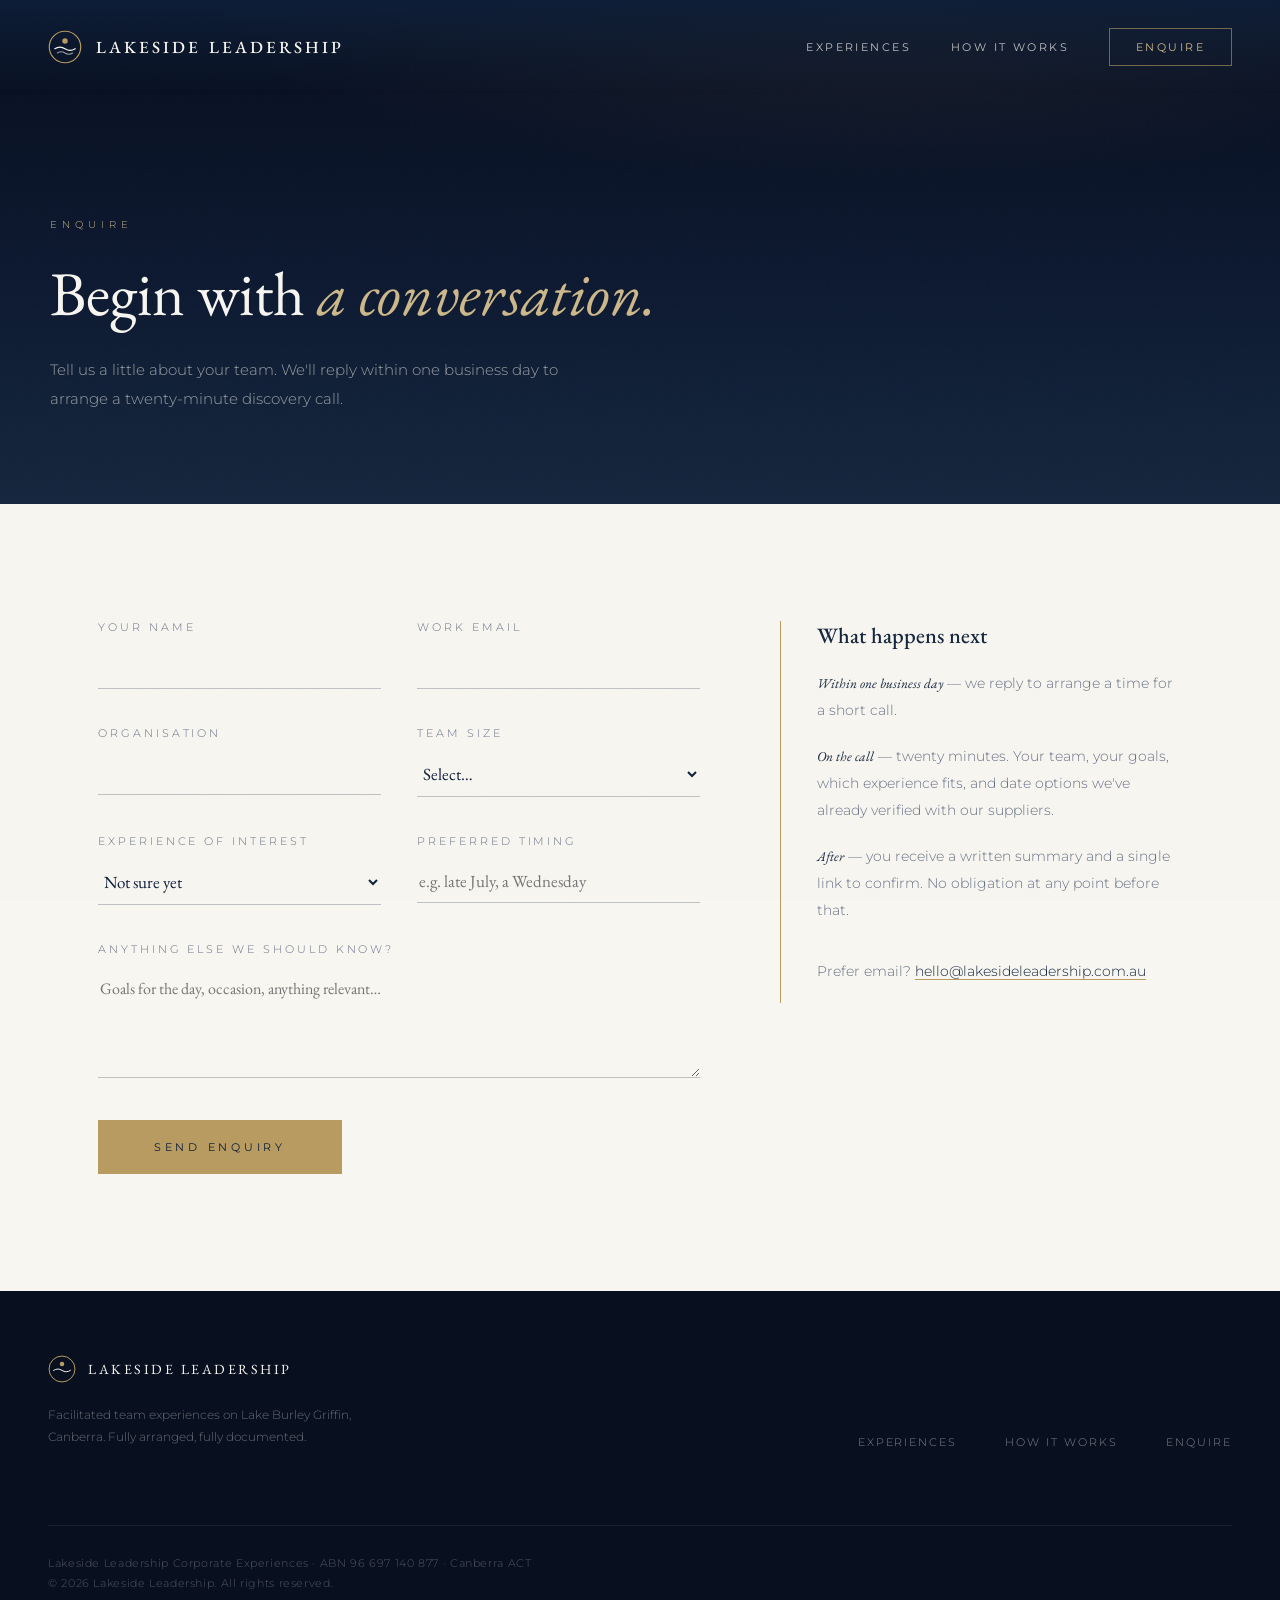
==== enquire.html @ 1fc304a6 "Multipage funnel: experiences, how-it-works, enquire (Netlify form), thanks; shared stylesheet" ====
<!DOCTYPE html>
<html lang="en-AU">
<head>
<meta charset="UTF-8">
<meta name="viewport" content="width=device-width, initial-scale=1.0">
<title>Enquire — Lakeside Leadership</title>
<meta name="description" content="Book a 20-minute discovery call for your team experience on Lake Burley Griffin.">
<link rel="preconnect" href="https://fonts.googleapis.com">
<link rel="preconnect" href="https://fonts.gstatic.com" crossorigin>
<link href="https://fonts.googleapis.com/css2?family=EB+Garamond:ital,wght@0,400;0,500;0,600;1,400;1,500&family=Montserrat:wght@300;400;500;600&display=swap" rel="stylesheet">
<link rel="stylesheet" href="styles.css">
<link rel="stylesheet" href="extra.css">
</head>
<body>
<div class="grain"></div>

<nav id="nav" class="visible scrolled">
  <a class="nav-mark" href="index.html">
    <svg viewBox="0 0 40 40" fill="none"><circle cx="20" cy="20" r="18.5" stroke="#B79B61" stroke-width="1.4"/><path d="M8 22c4-2.6 8-2.6 12 0s8 2.6 12 0" stroke="#F8F6F1" stroke-width="1.4" stroke-linecap="round"/><path d="M11 27c3-1.9 6-1.9 9 0s6 1.9 9 0" stroke="#F8F6F1" stroke-width="1.2" stroke-linecap="round" opacity=".6"/><circle cx="20" cy="13" r="3.2" fill="#B79B61"/></svg>
    <span>Lakeside Leadership</span>
  </a>
  <div class="nav-links">
    <a href="experiences.html">Experiences</a>
    <a href="how-it-works.html">How It Works</a>
    <a href="enquire.html" class="nav-enquire">Enquire</a>
  </div>
</nav>

<header class="page-hero">
  <div class="ph-inner">
    <p class="k">Enquire</p>
    <h1>Begin with <em>a conversation.</em></h1>
    <p class="sub">Tell us a little about your team. We'll reply within one business day
    to arrange a twenty-minute discovery call.</p>
  </div>
</header>

<section class="section-ivory">
  <div class="wrap">
    <div class="enq-grid">

      <form class="enq-form" name="enquiry" method="POST" action="thanks.html" data-netlify="true" netlify-honeypot="bot-field">
        <input type="hidden" name="form-name" value="enquiry">
        <p style="display:none"><label>Don't fill this out: <input name="bot-field"></label></p>

        <div class="row">
          <div class="field">
            <label for="name">Your name</label>
            <input type="text" id="name" name="name" required autocomplete="name">
          </div>
          <div class="field">
            <label for="email">Work email</label>
            <input type="email" id="email" name="email" required autocomplete="email">
          </div>
        </div>

        <div class="row">
          <div class="field">
            <label for="organisation">Organisation</label>
            <input type="text" id="organisation" name="organisation" autocomplete="organization">
          </div>
          <div class="field">
            <label for="team-size">Team size</label>
            <select id="team-size" name="team-size">
              <option value="">Select…</option>
              <option>Up to 8</option>
              <option>8–12</option>
              <option>12–15</option>
              <option>15+</option>
            </select>
          </div>
        </div>

        <div class="row">
          <div class="field">
            <label for="experience">Experience of interest</label>
            <select id="experience" name="experience">
              <option value="">Not sure yet</option>
              <option value="foundation">Foundation</option>
              <option value="elevate">Elevate</option>
              <option value="transform">Transform</option>
            </select>
          </div>
          <div class="field">
            <label for="timing">Preferred timing</label>
            <input type="text" id="timing" name="timing" placeholder="e.g. late July, a Wednesday">
          </div>
        </div>

        <div class="field">
          <label for="message">Anything else we should know?</label>
          <textarea id="message" name="message" placeholder="Goals for the day, occasion, anything relevant…"></textarea>
        </div>

        <button type="submit" class="enq-submit">Send enquiry</button>
      </form>

      <aside class="enq-aside">
        <h4>What happens next</h4>
        <p><span class="it">Within one business day</span> — we reply to arrange a time for a short call.</p>
        <p><span class="it">On the call</span> — twenty minutes. Your team, your goals, which experience fits, and date options we've already verified with our suppliers.</p>
        <p><span class="it">After</span> — you receive a written summary and a single link to confirm. No obligation at any point before that.</p>
        <p style="margin-top:2.5em">Prefer email? <a href="mailto:hello@lakesideleadership.com.au" style="color:var(--navy);border-bottom:1px solid var(--gold);text-decoration:none">hello@lakesideleadership.com.au</a></p>
      </aside>

    </div>
  </div>
</section>

<footer>
  <div class="f-left">
    <div class="mark">
      <svg viewBox="0 0 40 40" fill="none"><circle cx="20" cy="20" r="18.5" stroke="#B79B61" stroke-width="1.4"/><path d="M8 22c4-2.6 8-2.6 12 0s8 2.6 12 0" stroke="#F8F6F1" stroke-width="1.4" stroke-linecap="round"/><circle cx="20" cy="13" r="3.2" fill="#B79B61"/></svg>
      <span>Lakeside Leadership</span>
    </div>
    <p>Facilitated team experiences on Lake Burley Griffin, Canberra. Fully arranged, fully documented.</p>
  </div>
  <div class="f-right">
    <a href="experiences.html">Experiences</a>
    <a href="how-it-works.html">How It Works</a>
    <a href="enquire.html">Enquire</a>
  </div>
  <div class="f-legal">Lakeside Leadership Corporate Experiences · ABN 96 697 140 877 · Canberra ACT<br>© 2026 Lakeside Leadership. All rights reserved.</div>
</footer>

<script>
// pre-select experience from ?experience= query param
const p=new URLSearchParams(location.search).get('experience');
if(p){const s=document.getElementById('experience');if(s)s.value=p;}
</script>
</body>
</html>
---- styles.css ----
/* ============================================================
   LAKESIDE LEADERSHIP — immersive narrative homepage
   Palette: Deep Blue #0F1F3A · Navy #14263D · Gold #B79B61
            Ivory #F8F6F1 · Slate #667085 · Brown #4A2E1F
   Type: EB Garamond (display) · Montserrat (UI/body)
   ============================================================ */
:root{
  --ink:#0F1F3A;
  --navy:#14263D;
  --gold:#B79B61;
  --gold-soft:#cdb88a;
  --ivory:#F8F6F1;
  --slate:#667085;
  --brown:#4A2E1F;
  --serif:'EB Garamond', Georgia, serif;
  --sans:'Montserrat', -apple-system, sans-serif;
}
*{margin:0;padding:0;box-sizing:border-box}
html{scroll-behavior:smooth}
body{
  background:var(--ink);
  color:var(--ivory);
  font-family:var(--sans);
  font-weight:300;
  overflow-x:hidden;
  -webkit-font-smoothing:antialiased;
}
::selection{background:var(--gold);color:var(--ink)}

/* ---------- grain overlay (whole site) ---------- */
.grain{
  position:fixed;inset:0;pointer-events:none;z-index:90;opacity:.05;
  background-image:url("data:image/svg+xml,%3Csvg xmlns='http://www.w3.org/2000/svg' width='160' height='160'%3E%3Cfilter id='n'%3E%3CfeTurbulence type='fractalNoise' baseFrequency='0.9' numOctaves='2'/%3E%3C/filter%3E%3Crect width='160' height='160' filter='url(%23n)' opacity='0.6'/%3E%3C/svg%3E");
}

/* ---------- navigation: invisible until needed ---------- */
nav{
  position:fixed;top:0;left:0;right:0;z-index:100;
  display:flex;justify-content:space-between;align-items:center;
  padding:28px 48px;
  opacity:0;transform:translateY(-12px);
  transition:opacity .9s ease,transform .9s ease,background .5s ease;
}
nav.visible{opacity:1;transform:none}
nav.scrolled{background:linear-gradient(to bottom,rgba(15,31,58,.92),rgba(15,31,58,0));backdrop-filter:blur(2px)}
.nav-mark{display:flex;align-items:center;gap:14px;text-decoration:none}
.nav-mark svg{width:34px;height:34px}
.nav-mark span{
  font-family:var(--serif);font-size:17px;letter-spacing:.18em;
  text-transform:uppercase;color:var(--ivory);font-weight:500;
}
.nav-links{display:flex;align-items:center;gap:40px}
.nav-links a{
  color:rgba(248,246,241,.75);text-decoration:none;
  font-size:11px;letter-spacing:.22em;text-transform:uppercase;font-weight:400;
  transition:color .3s;
}
.nav-links a:hover{color:var(--gold-soft)}
.nav-enquire{
  border:1px solid rgba(183,155,97,.6)!important;color:var(--gold-soft)!important;
  padding:11px 26px;transition:all .3s!important;
}
.nav-enquire:hover{background:var(--gold);color:var(--ink)!important;border-color:var(--gold)!important}

/* ============================================================
   SCENE 1 — ARRIVAL. Darkness, water, one sentence.
   No logo dominance. No CTA. No explanation.
   ============================================================ */
.scene-arrival{
  position:relative;height:100vh;min-height:680px;
  display:flex;align-items:center;justify-content:center;
  overflow:hidden;
}
.arrival-sky{
  position:absolute;inset:0;
  background:
    radial-gradient(ellipse 120% 70% at 50% 110%, #2a3c5c 0%, transparent 60%),
    radial-gradient(ellipse 80% 50% at 50% 100%, rgba(183,155,97,.14) 0%, transparent 55%),
    linear-gradient(to bottom, #060d1c 0%, #0c1830 45%, #14263D 100%);
}
.arrival-water{
  position:absolute;left:0;right:0;bottom:0;height:34%;
  background:linear-gradient(to bottom, #101f38 0%, #0a1426 100%);
}
.arrival-water::before{ /* horizon light path on water */
  content:'';position:absolute;left:50%;top:0;transform:translateX(-50%);
  width:38%;height:100%;
  background:linear-gradient(to bottom, rgba(183,155,97,.16), rgba(183,155,97,.02) 70%, transparent);
  filter:blur(6px);
}
.ripple{
  position:absolute;height:1px;left:50%;transform:translateX(-50%);
  background:linear-gradient(to right, transparent, rgba(205,184,138,.35), transparent);
  animation:rippleDrift 9s ease-in-out infinite;
}
@keyframes rippleDrift{
  0%,100%{opacity:.15;width:24%}
  50%{opacity:.5;width:34%}
}
.arrival-hills{ /* Black Mountain + tower silhouette */
  position:absolute;left:0;right:0;bottom:33.5%;height:22vh;min-height:120px;
  opacity:.85;
}
.arrival-hills svg{width:100%;height:100%;display:block}
.arrival-text{
  position:relative;z-index:5;text-align:center;max-width:880px;padding:0 32px;
}
.arrival-kicker{
  font-size:11px;letter-spacing:.45em;text-transform:uppercase;
  color:var(--gold-soft);margin-bottom:36px;
  opacity:0;animation:fadeUp 2.2s ease .8s forwards;
}
.arrival-line{
  font-family:var(--serif);font-weight:400;
  font-size:clamp(34px,5.2vw,68px);line-height:1.18;
  color:var(--ivory);
}
.arrival-line .w{
  display:inline-block;opacity:0;transform:translateY(26px);
  animation:fadeUp 1.6s cubic-bezier(.22,.7,.3,1) forwards;
}
.arrival-sub{
  margin-top:42px;font-family:var(--serif);font-style:italic;
  font-size:clamp(16px,1.6vw,20px);color:rgba(248,246,241,.55);
  opacity:0;animation:fadeUp 2s ease 3.4s forwards;
}
@keyframes fadeUp{to{opacity:1;transform:none}}
.scroll-cue{
  position:absolute;bottom:38px;left:50%;transform:translateX(-50%);
  display:flex;flex-direction:column;align-items:center;gap:14px;z-index:5;
  opacity:0;animation:fadeUp 2s ease 4.2s forwards;
}
.scroll-cue span{font-size:9px;letter-spacing:.4em;text-transform:uppercase;color:rgba(248,246,241,.45)}
.scroll-cue .line{width:1px;height:54px;background:linear-gradient(to bottom,var(--gold),transparent);animation:cueDrop 2.4s ease-in-out infinite}
@keyframes cueDrop{0%{transform:scaleY(0);transform-origin:top}45%{transform:scaleY(1);transform-origin:top}55%{transform:scaleY(1);transform-origin:bottom}100%{transform:scaleY(0);transform-origin:bottom}}

/* ============================================================
   SCENE 2 — THE PLACE. The lake introduces itself.
   ============================================================ */
.scene-place{
  position:relative;padding:24vh 0 22vh;overflow:hidden;
  background:linear-gradient(to bottom,#14263D 0%,#1a2e49 55%,#21395a 100%);
}
.place-inner{max-width:1280px;margin:0 auto;padding:0 48px;position:relative}
.place-coord{
  font-size:10px;letter-spacing:.5em;text-transform:uppercase;
  color:var(--gold-soft);margin-bottom:30px;
}
.place-line{
  font-family:var(--serif);font-weight:400;
  font-size:clamp(30px,4.4vw,58px);line-height:1.22;max-width:14em;
}
.place-line em{font-style:italic;color:var(--gold-soft)}
.place-body{
  margin-top:44px;max-width:430px;font-size:15px;line-height:2;
  color:rgba(248,246,241,.66);margin-left:clamp(0px,22vw,420px);
}
.place-float{ /* drifting label, like an exhibition plaque */
  position:absolute;right:48px;top:-6vh;text-align:right;
  font-family:var(--serif);font-style:italic;font-size:15px;
  color:rgba(248,246,241,.4);line-height:1.9;
}

/* ============================================================
   SCENE 3 — THE REALITY. Editorial, ivory, asymmetric.
   ============================================================ */
.scene-reality{
  position:relative;background:var(--ivory);color:var(--ink);
  padding:20vh 0 18vh;overflow:hidden;
}
.reality-inner{max-width:1280px;margin:0 auto;padding:0 48px;position:relative}
.reality-num{
  position:absolute;top:-9vh;right:24px;
  font-family:var(--serif);font-size:clamp(140px,22vw,300px);
  color:rgba(20,38,61,.05);line-height:1;user-select:none;
}
.reality-kicker{font-size:10px;letter-spacing:.5em;text-transform:uppercase;color:var(--gold);margin-bottom:34px}
.reality-line{
  font-family:var(--serif);font-weight:500;
  font-size:clamp(32px,4.8vw,62px);line-height:1.16;max-width:11.5em;color:var(--navy);
}
.reality-line .strike{position:relative;white-space:nowrap}
.reality-cols{
  display:grid;grid-template-columns:1fr 1fr;gap:80px;
  margin-top:9vh;align-items:start;
}
.reality-cols .lead{
  font-family:var(--serif);font-size:clamp(19px,2vw,24px);
  line-height:1.7;color:var(--navy);font-style:italic;
  border-left:1px solid var(--gold);padding-left:32px;
}
.reality-cols .copy{font-size:15px;line-height:2.1;color:var(--slate);max-width:46ch}
.reality-cols .copy p+p{margin-top:1.6em}

/* ============================================================
   SCENE 4 — THE EXPERIENCE. A day in three movements.
   Large imagery, editorial captions, overlapping layout.
   ============================================================ */
.scene-day{
  position:relative;background:linear-gradient(to bottom,var(--ivory) 0%,#ece8df 100%);
  color:var(--ink);padding:6vh 0 22vh;overflow:hidden;
}
.day-head{max-width:1280px;margin:0 auto 10vh;padding:0 48px}
.day-head .k{font-size:10px;letter-spacing:.5em;text-transform:uppercase;color:var(--gold);margin-bottom:30px}
.day-head h2{
  font-family:var(--serif);font-weight:500;
  font-size:clamp(30px,4.2vw,56px);line-height:1.2;color:var(--navy);max-width:13em;
}
.movement{
  max-width:1280px;margin:0 auto;padding:0 48px;
  display:grid;grid-template-columns:repeat(12,1fr);gap:0 24px;
  align-items:center;margin-bottom:16vh;position:relative;
}
.movement:last-child{margin-bottom:0}
.m-photo{
  position:relative;height:clamp(380px,58vh,640px);overflow:hidden;
  box-shadow:0 40px 80px -30px rgba(15,31,58,.35);
}
.m-photo .ph{position:absolute;inset:0;transition:transform 1.4s ease}
.movement:hover .ph{transform:scale(1.04)}
.m-photo .veil{position:absolute;inset:0;background:linear-gradient(to top,rgba(15,31,58,.35),transparent 45%)}
.m-text{position:relative;z-index:3}
.m-time{
  font-family:var(--serif);font-style:italic;font-size:15px;color:var(--gold);
  margin-bottom:22px;display:flex;align-items:center;gap:16px;
}
.m-time::before{content:'';width:44px;height:1px;background:var(--gold)}
.m-text h3{
  font-family:var(--serif);font-weight:500;
  font-size:clamp(26px,3vw,40px);line-height:1.25;color:var(--navy);margin-bottom:24px;
}
.m-text p{font-size:14.5px;line-height:2;color:var(--slate);max-width:40ch}
/* movement layouts — deliberately asymmetric, overlapping */
.movement.m1 .m-photo{grid-column:1/8;grid-row:1}
.movement.m1 .m-text{grid-column:8/13;grid-row:1;margin-left:-60px;background:var(--ivory);padding:52px 48px;box-shadow:0 30px 60px -30px rgba(15,31,58,.25)}
.movement.m2 .m-photo{grid-column:6/13;grid-row:1}
.movement.m2 .m-text{grid-column:1/6;grid-row:1;margin-right:-60px;z-index:3;background:var(--navy);color:var(--ivory);padding:52px 48px;box-shadow:0 30px 60px -30px rgba(15,31,58,.45)}
.movement.m2 .m-text h3{color:var(--ivory)}
.movement.m2 .m-text p{color:rgba(248,246,241,.7)}
.movement.m3 .m-photo{grid-column:1/8;grid-row:1}
.movement.m3 .m-text{grid-column:8/13;grid-row:1;margin-left:-60px;background:var(--ivory);padding:52px 48px;box-shadow:0 30px 60px -30px rgba(15,31,58,.25)}
/* photo placeholder treatments — replace with real photography */
.ph-water{background:
  radial-gradient(ellipse 90% 60% at 50% 20%, rgba(205,184,138,.5) 0%, transparent 55%),
  linear-gradient(to bottom,#7a8db0 0%,#3a517a 35%,#1d3354 70%,#14263D 100%)}
.ph-table{background:
  radial-gradient(ellipse 70% 80% at 30% 30%, rgba(205,184,138,.55) 0%, transparent 60%),
  linear-gradient(135deg,#4A2E1F 0%,#2c1d14 60%,#1a120c 100%)}
.ph-session{background:
  radial-gradient(ellipse 80% 70% at 70% 25%, rgba(183,155,97,.35) 0%, transparent 55%),
  linear-gradient(to bottom,#22395a 0%,#14263D 60%,#0F1F3A 100%)}

/* ============================================================
   SCENE 5 — THE SESSION. Dark room. Honest about substance.
   ============================================================ */
.scene-session{
  position:relative;background:var(--ink);padding:22vh 0;overflow:hidden;
}
.scene-session::before{
  content:'';position:absolute;inset:0;
  background:radial-gradient(ellipse 70% 60% at 80% 10%, rgba(183,155,97,.08), transparent 60%);
}
.session-inner{max-width:1080px;margin:0 auto;padding:0 48px;position:relative}
.session-k{font-size:10px;letter-spacing:.5em;text-transform:uppercase;color:var(--gold-soft);margin-bottom:34px}
.session-line{
  font-family:var(--serif);font-weight:400;
  font-size:clamp(28px,4vw,52px);line-height:1.28;max-width:17em;
}
.session-line em{font-style:italic;color:var(--gold-soft)}
.session-grid{
  display:grid;grid-template-columns:repeat(3,1fr);gap:1px;
  background:rgba(183,155,97,.18);margin-top:10vh;
}
.session-cell{background:var(--ink);padding:44px 36px 48px}
.session-cell .n{font-family:var(--serif);font-style:italic;font-size:14px;color:var(--gold);margin-bottom:20px;display:block}
.session-cell h4{font-family:var(--serif);font-weight:500;font-size:21px;line-height:1.4;margin-bottom:16px;color:var(--ivory)}
.session-cell p{font-size:13.5px;line-height:1.95;color:rgba(248,246,241,.6)}
.session-doc{
  margin-top:10vh;display:flex;gap:56px;align-items:flex-start;
  border-top:1px solid rgba(183,155,97,.2);padding-top:7vh;
}
.session-doc .l{flex:0 0 38%}
.session-doc .l h4{font-family:var(--serif);font-weight:500;font-size:clamp(22px,2.4vw,30px);line-height:1.35;color:var(--ivory)}
.session-doc .r{font-size:14px;line-height:2.05;color:rgba(248,246,241,.62);max-width:52ch}
.session-doc .r p+p{margin-top:1.4em}
.doc-list{list-style:none;margin-top:1.6em}
.doc-list li{
  display:flex;gap:18px;padding:13px 0;align-items:baseline;
  border-bottom:1px solid rgba(248,246,241,.08);font-size:13.5px;color:rgba(248,246,241,.75);
}
.doc-list li span{font-family:var(--serif);font-style:italic;color:var(--gold);font-size:13px;min-width:24px}

/* ============================================================
   SCENE 6 — THE EXPERIENCES. Editorial index, not cards.
   ============================================================ */
.scene-tiers{background:var(--ivory);color:var(--ink);padding:20vh 0;position:relative}
.tiers-inner{max-width:1180px;margin:0 auto;padding:0 48px}
.tiers-k{font-size:10px;letter-spacing:.5em;text-transform:uppercase;color:var(--gold);margin-bottom:34px}
.tiers-h{
  font-family:var(--serif);font-weight:500;
  font-size:clamp(30px,4.2vw,56px);line-height:1.2;color:var(--navy);max-width:12em;margin-bottom:11vh;
}
.tier{
  display:grid;grid-template-columns:90px 1fr 1.1fr auto;gap:40px;
  align-items:baseline;padding:54px 0;border-top:1px solid rgba(20,38,61,.14);
  transition:background .4s ease;position:relative;
}
.tier:last-of-type{border-bottom:1px solid rgba(20,38,61,.14)}
.tier:hover{background:rgba(183,155,97,.05)}
.tier .idx{font-family:var(--serif);font-style:italic;font-size:18px;color:var(--gold)}
.tier .name{font-family:var(--serif);font-weight:500;font-size:clamp(24px,2.6vw,34px);color:var(--navy)}
.tier .name small{
  display:block;font-family:var(--sans);font-weight:400;font-size:10.5px;
  letter-spacing:.3em;text-transform:uppercase;color:var(--slate);margin-top:12px;
}
.tier .desc{font-size:14px;line-height:1.95;color:var(--slate);max-width:44ch}
.tier .price{text-align:right;white-space:nowrap}
.tier .price .from{font-size:10px;letter-spacing:.3em;text-transform:uppercase;color:var(--slate);display:block;margin-bottom:8px}
.tier .price .amt{font-family:var(--serif);font-size:clamp(24px,2.4vw,32px);color:var(--navy)}
.tier .price .gst{font-size:11px;color:var(--slate);margin-left:6px}
.tier .badge{
  position:absolute;top:-1px;left:130px;
  font-size:9px;letter-spacing:.34em;text-transform:uppercase;
  background:var(--navy);color:var(--gold-soft);padding:7px 16px;
}
.tiers-note{
  margin-top:8vh;font-family:var(--serif);font-style:italic;
  font-size:16px;color:var(--slate);max-width:52ch;line-height:1.9;
}

/* ============================================================
   SCENE 7 — DEPARTURE. Back to the water. One door out.
   ============================================================ */
.scene-close{
  position:relative;min-height:92vh;display:flex;align-items:center;justify-content:center;
  overflow:hidden;text-align:center;
  background:
    radial-gradient(ellipse 100% 60% at 50% 115%, rgba(183,155,97,.16), transparent 60%),
    linear-gradient(to bottom,#0c1830 0%,#0F1F3A 50%,#091224 100%);
}
.close-inner{position:relative;z-index:4;padding:18vh 32px;max-width:840px}
.close-k{font-size:10px;letter-spacing:.5em;text-transform:uppercase;color:var(--gold-soft);margin-bottom:38px}
.close-line{
  font-family:var(--serif);font-weight:400;
  font-size:clamp(30px,4.6vw,58px);line-height:1.24;color:var(--ivory);
}
.close-line em{font-style:italic;color:var(--gold-soft)}
.close-sub{margin-top:34px;font-size:14px;line-height:2;color:rgba(248,246,241,.55);max-width:46ch;margin-left:auto;margin-right:auto}
.close-cta{
  display:inline-block;margin-top:60px;text-decoration:none;
  font-size:11px;letter-spacing:.34em;text-transform:uppercase;color:var(--ink);
  background:var(--gold);padding:20px 56px;transition:all .35s ease;
}
.close-cta:hover{background:var(--gold-soft);letter-spacing:.42em}
.close-alt{display:block;margin-top:28px;font-family:var(--serif);font-style:italic;font-size:14px;color:rgba(248,246,241,.45)}
.close-alt a{color:var(--gold-soft);text-decoration:none;border-bottom:1px solid rgba(183,155,97,.4)}

/* ---------- footer ---------- */
footer{
  background:#081020;padding:64px 48px 48px;
  display:flex;justify-content:space-between;align-items:flex-end;gap:40px;flex-wrap:wrap;
}
.f-left .mark{display:flex;align-items:center;gap:12px;margin-bottom:22px}
.f-left .mark svg{width:28px;height:28px}
.f-left .mark span{font-family:var(--serif);font-size:14px;letter-spacing:.18em;text-transform:uppercase;color:var(--ivory)}
.f-left p{font-size:11.5px;line-height:1.9;color:rgba(248,246,241,.4);max-width:40ch}
.f-right{display:flex;gap:48px;font-size:11px;letter-spacing:.18em;text-transform:uppercase}
.f-right a{color:rgba(248,246,241,.5);text-decoration:none;transition:color .3s}
.f-right a:hover{color:var(--gold-soft)}
.f-legal{width:100%;margin-top:36px;padding-top:28px;border-top:1px solid rgba(248,246,241,.07);
  font-size:10.5px;color:rgba(248,246,241,.3);letter-spacing:.06em;line-height:1.9}

/* ---------- reveal-on-scroll ---------- */
.reveal{opacity:0;transform:translateY(48px);transition:opacity 1.3s cubic-bezier(.2,.65,.3,1),transform 1.3s cubic-bezier(.2,.65,.3,1)}
.reveal.in{opacity:1;transform:none}
.reveal.d1{transition-delay:.15s}.reveal.d2{transition-delay:.3s}.reveal.d3{transition-delay:.45s}

/* ---------- parallax layers ---------- */
[data-plx]{will-change:transform}

/* ---------- responsive ---------- */
@media(max-width:980px){
  nav{padding:20px 24px}
  .nav-links a:not(.nav-enquire){display:none}
  .place-inner,.reality-inner,.day-head,.session-inner,.tiers-inner{padding:0 26px}
  .place-body{margin-left:0}
  .place-float{display:none}
  .reality-cols{grid-template-columns:1fr;gap:48px}
  .movement{display:block;padding:0 26px;margin-bottom:12vh}
  .m-photo{height:54vw;min-height:300px}
  .movement .m-text{margin:-40px 20px 0!important;position:relative}
  .session-grid{grid-template-columns:1fr}
  .session-doc{flex-direction:column;gap:32px}
  .tier{grid-template-columns:1fr;gap:20px;padding:44px 0}
  .tier .price{text-align:left}
  .tier .badge{left:0}
  footer{padding:48px 26px 40px}
}
---- extra.css ----
/* ============ subpage additions ============ */
.page-hero{
  position:relative;min-height:56vh;display:flex;align-items:flex-end;
  padding:170px 48px 90px;overflow:hidden;
  background:
    radial-gradient(ellipse 90% 60% at 70% 0%, rgba(183,155,97,.1), transparent 60%),
    linear-gradient(to bottom,#060d1c 0%,#0c1830 55%,#14263D 100%);
}
.page-hero .ph-inner{max-width:1180px;margin:0 auto;width:100%}
.page-hero .k{font-size:10px;letter-spacing:.5em;text-transform:uppercase;color:var(--gold-soft);margin-bottom:26px}
.page-hero h1{font-family:var(--serif);font-weight:400;font-size:clamp(34px,5vw,62px);line-height:1.18;color:var(--ivory);max-width:15em}
.page-hero h1 em{font-style:italic;color:var(--gold-soft)}
.page-hero .sub{margin-top:26px;font-size:14.5px;line-height:2;color:rgba(248,246,241,.6);max-width:52ch}
.wrap{max-width:1180px;margin:0 auto;padding:0 48px}
.section-ivory{background:var(--ivory);color:var(--ink);padding:13vh 0}
.section-ink{background:var(--ink);color:var(--ivory);padding:13vh 0}
.sec-k{font-size:10px;letter-spacing:.5em;text-transform:uppercase;color:var(--gold);margin-bottom:30px}
.sec-h{font-family:var(--serif);font-weight:500;font-size:clamp(26px,3.6vw,46px);line-height:1.22;color:var(--navy);max-width:14em}
.section-ink .sec-h{color:var(--ivory);font-weight:400}

/* tier detail blocks */
.tier-detail{display:grid;grid-template-columns:1fr 1.2fr;gap:72px;align-items:start;padding:80px 0;border-top:1px solid rgba(20,38,61,.12)}
.tier-detail:first-of-type{border-top:none;padding-top:0}
.tier-detail .t-head .idx{font-family:var(--serif);font-style:italic;font-size:16px;color:var(--gold);display:block;margin-bottom:18px}
.tier-detail h3{font-family:var(--serif);font-weight:500;font-size:clamp(28px,3.2vw,42px);color:var(--navy);margin-bottom:14px}
.tier-detail .t-tag{font-size:10.5px;letter-spacing:.3em;text-transform:uppercase;color:var(--slate);margin-bottom:30px}
.tier-detail .t-price{font-family:var(--serif);font-size:28px;color:var(--navy)}
.tier-detail .t-price small{font-family:var(--sans);font-size:11px;color:var(--slate);margin-left:8px}
.tier-detail .t-for{margin-top:28px;font-family:var(--serif);font-style:italic;font-size:16px;line-height:1.8;color:var(--slate);max-width:34ch}
.inc-list{list-style:none}
.inc-list li{display:flex;gap:20px;padding:17px 0;border-bottom:1px solid rgba(20,38,61,.1);font-size:14px;line-height:1.8;color:var(--ink);align-items:baseline}
.inc-list li span{font-family:var(--serif);font-style:italic;color:var(--gold);font-size:13px;min-width:26px}
.t-cta{display:inline-block;margin-top:36px;text-decoration:none;font-size:10.5px;letter-spacing:.3em;text-transform:uppercase;color:var(--navy);border:1px solid var(--gold);padding:15px 36px;transition:all .3s}
.t-cta:hover{background:var(--gold);color:var(--ink)}

/* steps */
.step{display:grid;grid-template-columns:140px 1fr;gap:56px;padding:64px 0;border-top:1px solid rgba(248,246,241,.1);align-items:start}
.step:first-of-type{border-top:none}
.step .s-num{font-family:var(--serif);font-style:italic;font-size:clamp(40px,5vw,64px);color:var(--gold);line-height:1}
.step h3{font-family:var(--serif);font-weight:500;font-size:clamp(22px,2.6vw,32px);color:var(--ivory);margin-bottom:18px}
.step p{font-size:14px;line-height:2;color:rgba(248,246,241,.62);max-width:58ch}
.step .s-note{margin-top:16px;font-family:var(--serif);font-style:italic;font-size:14px;color:var(--gold-soft)}

/* practical notes */
.notes-grid{display:grid;grid-template-columns:repeat(3,1fr);gap:1px;background:rgba(20,38,61,.12);margin-top:8vh}
.notes-grid .cell{background:var(--ivory);padding:40px 34px}
.notes-grid h4{font-family:var(--serif);font-weight:500;font-size:19px;color:var(--navy);margin-bottom:14px}
.notes-grid p{font-size:13.5px;line-height:1.95;color:var(--slate)}

/* form */
.enq-grid{display:grid;grid-template-columns:1.2fr .8fr;gap:80px;align-items:start}
.enq-form .row{display:grid;grid-template-columns:1fr 1fr;gap:36px}
.field{margin-bottom:38px}
.field label{display:block;font-size:10.5px;letter-spacing:.28em;text-transform:uppercase;color:var(--slate);margin-bottom:12px}
.field input,.field select,.field textarea{
  width:100%;background:transparent;border:none;border-bottom:1px solid rgba(20,38,61,.25);
  padding:10px 2px;font-family:var(--serif);font-size:17px;color:var(--ink);outline:none;
  border-radius:0;transition:border-color .3s;
}
.field input:focus,.field select:focus,.field textarea:focus{border-bottom-color:var(--gold)}
.field textarea{resize:vertical;min-height:110px;font-size:16px}
.enq-submit{
  display:inline-block;border:none;cursor:pointer;font-family:var(--sans);
  font-size:11px;letter-spacing:.34em;text-transform:uppercase;color:var(--ink);
  background:var(--gold);padding:20px 56px;transition:all .35s;
}
.enq-submit:hover{background:var(--gold-soft)}
.enq-aside{border-left:1px solid var(--gold);padding-left:36px}
.enq-aside h4{font-family:var(--serif);font-weight:500;font-size:22px;color:var(--navy);margin-bottom:20px}
.enq-aside p{font-size:13.5px;line-height:2;color:var(--slate);margin-bottom:1.4em}
.enq-aside .it{font-family:var(--serif);font-style:italic;color:var(--navy)}

/* funnel band CTA */
.funnel-band{background:var(--ink);text-align:center;padding:14vh 32px}
.funnel-band .fb-line{font-family:var(--serif);font-weight:400;font-size:clamp(26px,3.6vw,44px);line-height:1.3;color:var(--ivory)}
.funnel-band .fb-line em{font-style:italic;color:var(--gold-soft)}
.funnel-band a{display:inline-block;margin-top:44px;text-decoration:none;font-size:11px;letter-spacing:.34em;text-transform:uppercase;color:var(--ink);background:var(--gold);padding:20px 56px;transition:all .35s}
.funnel-band a:hover{background:var(--gold-soft)}

@media(max-width:980px){
  .page-hero{padding:140px 26px 60px}
  .wrap{padding:0 26px}
  .tier-detail{grid-template-columns:1fr;gap:40px;padding:56px 0}
  .step{grid-template-columns:1fr;gap:18px;padding:44px 0}
  .notes-grid{grid-template-columns:1fr}
  .enq-grid{grid-template-columns:1fr;gap:56px}
  .enq-form .row{grid-template-columns:1fr;gap:0}
  .enq-aside{border-left:none;padding-left:0;border-top:1px solid var(--gold);padding-top:32px}
}
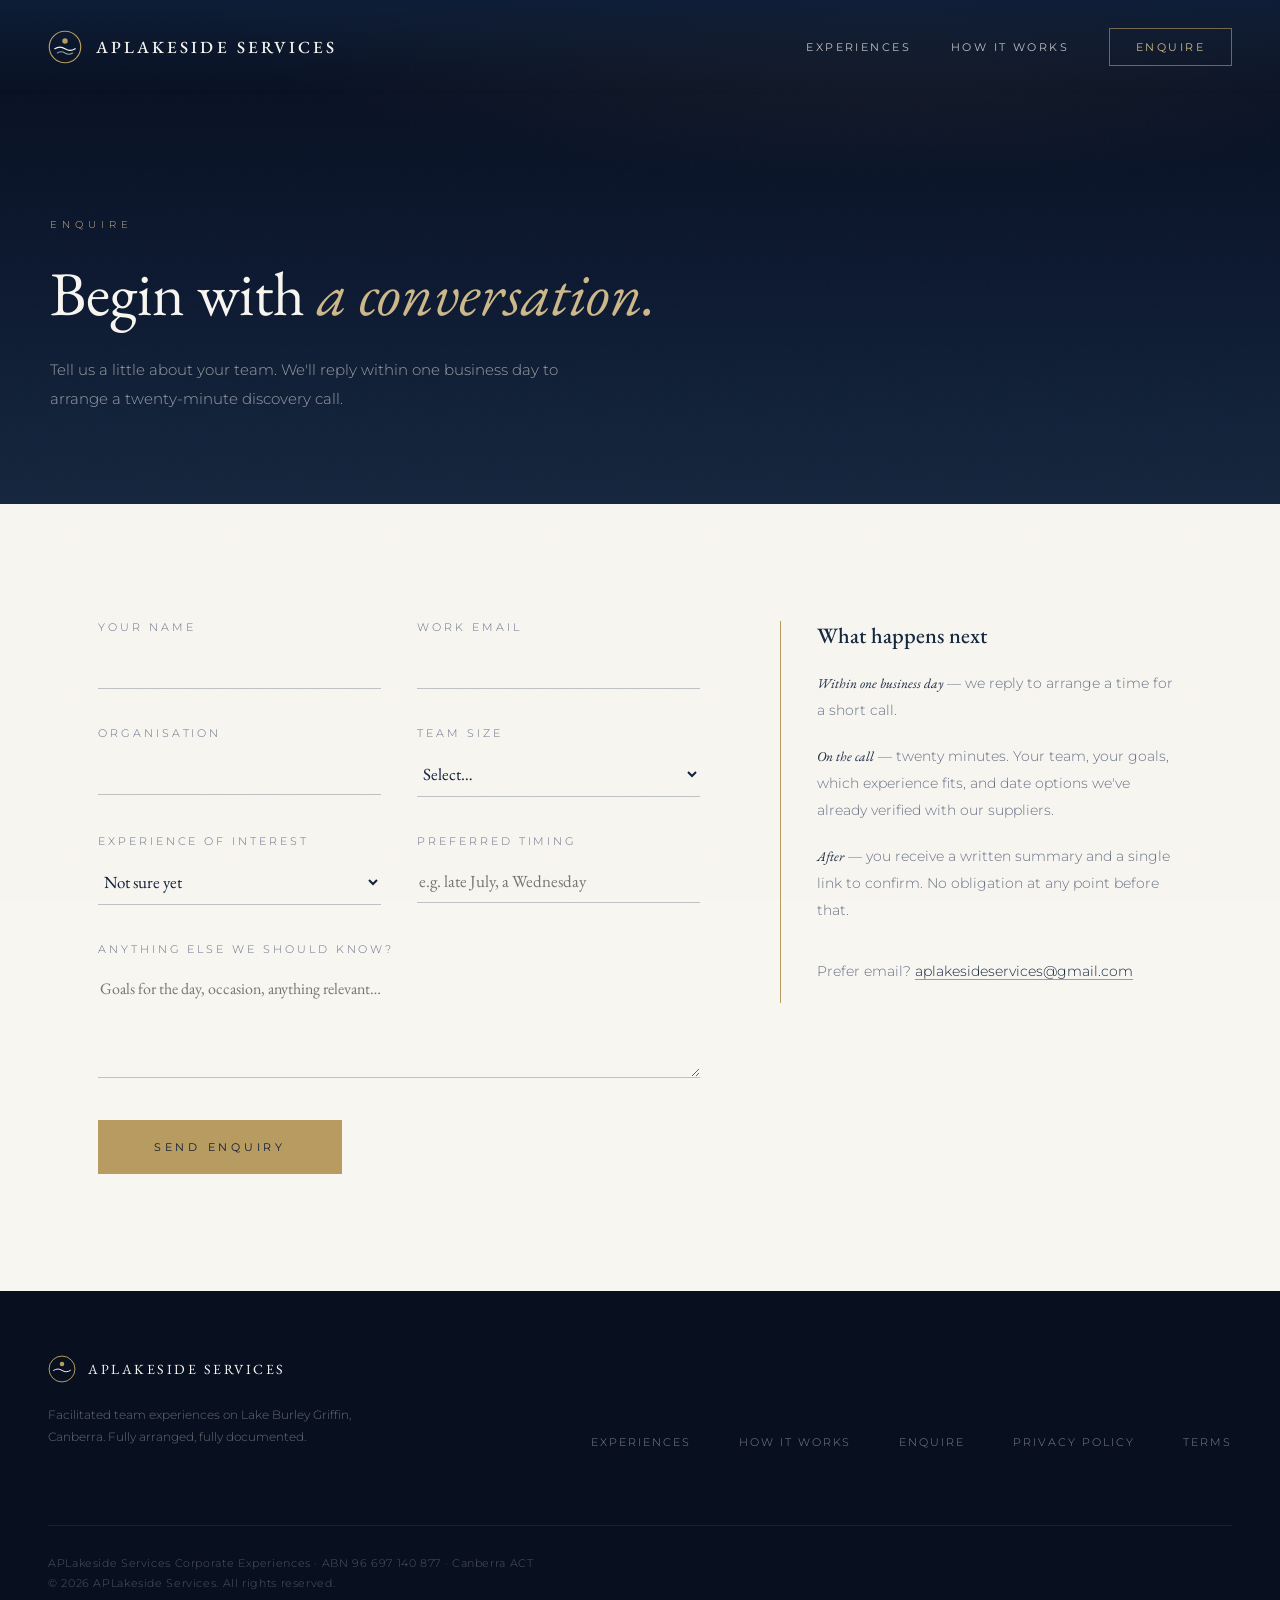
==== commit 45fa18b7: "Rebrand to APLakeside Services, add photos, add terms/privacy pages" ====
--- a/enquire.html
+++ b/enquire.html
@@ -3,7 +3,7 @@
 <head>
 <meta charset="UTF-8">
 <meta name="viewport" content="width=device-width, initial-scale=1.0">
-<title>Enquire — Lakeside Leadership</title>
+<title>Enquire — APLakeside Services</title>
 <meta name="description" content="Book a 20-minute discovery call for your team experience on Lake Burley Griffin.">
 <link rel="preconnect" href="https://fonts.googleapis.com">
 <link rel="preconnect" href="https://fonts.gstatic.com" crossorigin>
@@ -17,7 +17,7 @@
 <nav id="nav" class="visible scrolled">
   <a class="nav-mark" href="index.html">
     <svg viewBox="0 0 40 40" fill="none"><circle cx="20" cy="20" r="18.5" stroke="#B79B61" stroke-width="1.4"/><path d="M8 22c4-2.6 8-2.6 12 0s8 2.6 12 0" stroke="#F8F6F1" stroke-width="1.4" stroke-linecap="round"/><path d="M11 27c3-1.9 6-1.9 9 0s6 1.9 9 0" stroke="#F8F6F1" stroke-width="1.2" stroke-linecap="round" opacity=".6"/><circle cx="20" cy="13" r="3.2" fill="#B79B61"/></svg>
-    <span>Lakeside Leadership</span>
+    <span>APLakeside Services</span>
   </a>
   <div class="nav-links">
     <a href="experiences.html">Experiences</a>
@@ -100,7 +100,7 @@
         <p><span class="it">Within one business day</span> — we reply to arrange a time for a short call.</p>
         <p><span class="it">On the call</span> — twenty minutes. Your team, your goals, which experience fits, and date options we've already verified with our suppliers.</p>
         <p><span class="it">After</span> — you receive a written summary and a single link to confirm. No obligation at any point before that.</p>
-        <p style="margin-top:2.5em">Prefer email? <a href="mailto:hello@lakesideleadership.com.au" style="color:var(--navy);border-bottom:1px solid var(--gold);text-decoration:none">hello@lakesideleadership.com.au</a></p>
+        <p style="margin-top:2.5em">Prefer email? <a href="mailto:aplakesideservices@gmail.com" style="color:var(--navy);border-bottom:1px solid var(--gold);text-decoration:none">aplakesideservices@gmail.com</a></p>
       </aside>
 
     </div>
@@ -111,7 +111,7 @@
   <div class="f-left">
     <div class="mark">
       <svg viewBox="0 0 40 40" fill="none"><circle cx="20" cy="20" r="18.5" stroke="#B79B61" stroke-width="1.4"/><path d="M8 22c4-2.6 8-2.6 12 0s8 2.6 12 0" stroke="#F8F6F1" stroke-width="1.4" stroke-linecap="round"/><circle cx="20" cy="13" r="3.2" fill="#B79B61"/></svg>
-      <span>Lakeside Leadership</span>
+      <span>APLakeside Services</span>
     </div>
     <p>Facilitated team experiences on Lake Burley Griffin, Canberra. Fully arranged, fully documented.</p>
   </div>
@@ -119,14 +119,12 @@
     <a href="experiences.html">Experiences</a>
     <a href="how-it-works.html">How It Works</a>
     <a href="enquire.html">Enquire</a>
+    <a href="privacy-policy.html">Privacy Policy</a>
+    <a href="terms-and-conditions.html">Terms</a>
   </div>
-  <div class="f-legal">Lakeside Leadership Corporate Experiences · ABN 96 697 140 877 · Canberra ACT<br>© 2026 Lakeside Leadership. All rights reserved.</div>
+  <div class="f-legal">APLakeside Services Corporate Experiences · ABN 96 697 140 877 · Canberra ACT<br>© 2026 APLakeside Services. All rights reserved.</div>
 </footer>
 
 <script>
 // pre-select experience from ?experience= query param
-const p=new URLSearchParams(location.search).get('experience');
-if(p){const s=document.getElementById('experience');if(s)s.value=p;}
-</script>
-</body>
-</html>
+const p=new URLSearchParams(location.search).get('experi
--- a/styles.css
+++ b/styles.css
@@ -1,6 +1,6 @@
 
 /* ============================================================
-   LAKESIDE LEADERSHIP — immersive narrative homepage
+   APLAKESIDE SERVICES — immersive narrative homepage
    Palette: Deep Blue #0F1F3A · Navy #14263D · Gold #B79B61
             Ivory #F8F6F1 · Slate #667085 · Brown #4A2E1F
    Type: EB Garamond (display) · Montserrat (UI/body)
--- a/extra.css
+++ b/extra.css
@@ -87,3 +87,39 @@
   .enq-form .row{grid-template-columns:1fr;gap:0}
   .enq-aside{border-left:none;padding-left:0;border-top:1px solid var(--gold);padding-top:32px}
 }
+
+/* ============ legal documents (privacy / terms) ============ */
+.legal-hero{min-height:38vh;padding:150px 48px 60px}
+.legal-meta{margin-top:22px;font-size:12px;letter-spacing:.05em;color:rgba(248,246,241,.5)}
+.legal-wrap{max-width:760px;margin:0 auto;padding:9vh 48px 14vh}
+.legal-intro{border-left:3px solid var(--gold);background:#fff;padding:20px 26px;margin-bottom:40px;font-family:var(--serif);font-size:16.5px;line-height:1.85;color:var(--ink)}
+.legal-scope{border:1px solid rgba(20,38,61,.18);background:rgba(20,38,61,.03);padding:20px 26px;margin-bottom:44px;font-size:13.5px;line-height:1.95;color:var(--ink)}
+.legal-scope strong{color:var(--navy)}
+.legal-wrap h2{
+  font-family:var(--sans);font-size:11px;font-weight:600;letter-spacing:.22em;text-transform:uppercase;
+  color:var(--navy);border-bottom:1px solid rgba(20,38,61,.18);padding-bottom:12px;margin:52px 0 20px;
+}
+.legal-wrap h2:first-of-type{margin-top:0}
+.legal-wrap h3{font-family:var(--serif);font-size:18px;color:var(--navy);margin:22px 0 8px}
+.legal-wrap p{font-size:14.5px;line-height:1.95;color:var(--ink);margin-bottom:16px}
+.legal-wrap ul,.legal-wrap ol{margin:0 0 18px 22px}
+.legal-wrap li{font-size:14.5px;line-height:1.95;color:var(--ink);margin-bottom:9px}
+.legal-def{display:flex;gap:16px;margin-bottom:10px;font-size:13.5px;line-height:1.8}
+.legal-def .term{font-family:var(--serif);font-style:italic;color:var(--navy);width:150px;flex-shrink:0}
+.legal-clause{font-family:var(--serif);font-style:italic;color:var(--gold);margin-right:4px}
+.legal-statute{font-style:italic;color:var(--slate)}
+.legal-rights{width:100%;border-collapse:collapse;margin:14px 0 22px;font-size:13px}
+.legal-rights th{background:var(--navy);color:var(--gold-soft);text-align:left;padding:10px 14px;font-size:10px;letter-spacing:.1em;text-transform:uppercase;font-weight:600}
+.legal-rights td{padding:10px 14px;border-bottom:1px solid rgba(20,38,61,.1);vertical-align:top;color:var(--ink)}
+.legal-rights tr:nth-child(even) td{background:rgba(20,38,61,.025)}
+.legal-contact{background:var(--navy);color:var(--ivory);padding:28px 30px;margin-top:48px;border-radius:2px}
+.legal-contact .lc-head{color:var(--gold-soft);font-size:10px;text-transform:uppercase;letter-spacing:.2em;margin-bottom:10px;font-weight:600}
+.legal-contact p{color:rgba(248,246,241,.85);font-size:13.5px;margin-bottom:4px}
+.legal-crosslink{margin-top:14px}
+.legal-crosslink a{color:var(--navy);border-bottom:1px solid var(--gold);text-decoration:none}
+@media(max-width:980px){
+  .legal-hero{padding:130px 26px 50px}
+  .legal-wrap{padding:7vh 26px 10vh}
+  .legal-def{flex-direction:column;gap:2px}
+  .legal-def .term{width:auto}
+}
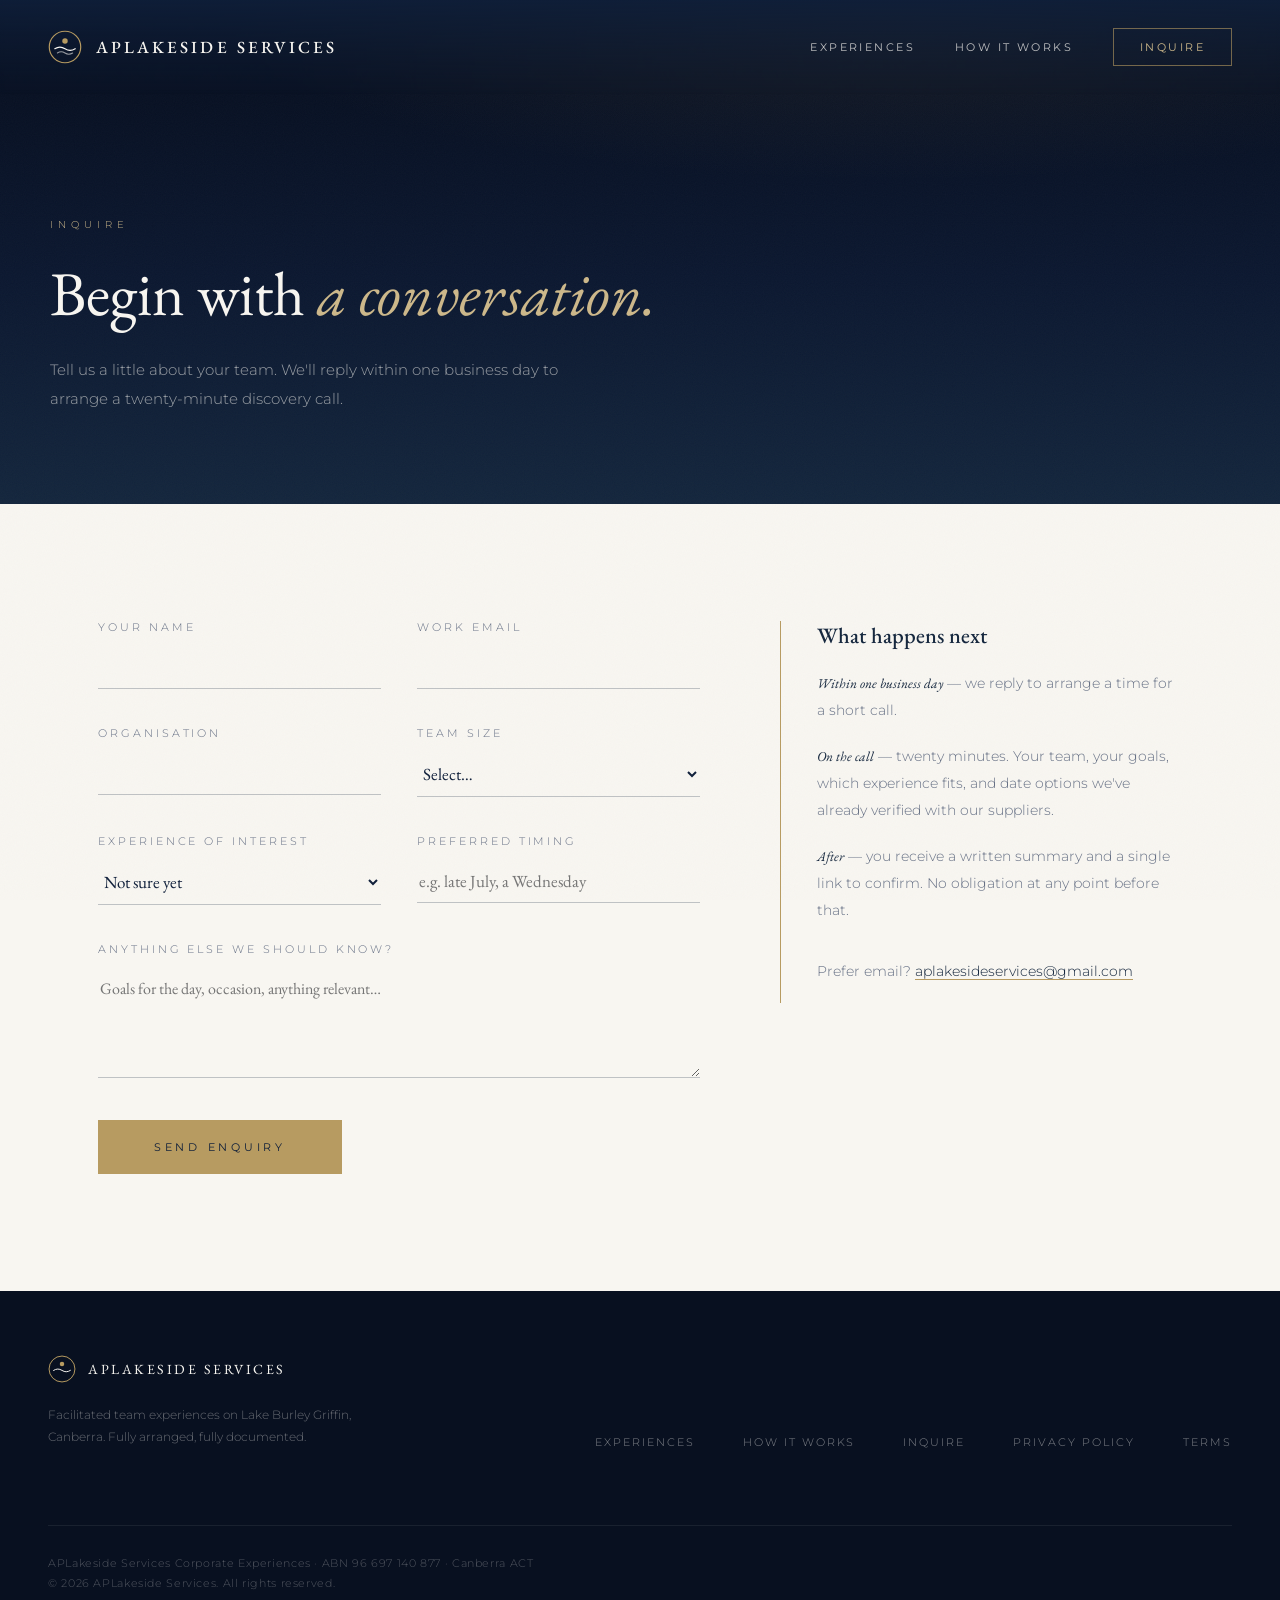
==== commit c2e17534: "Fix truncated HTML files breaking reveal animations; Enquire to Inquire" ====
--- a/enquire.html
+++ b/enquire.html
@@ -3,7 +3,7 @@
 <head>
 <meta charset="UTF-8">
 <meta name="viewport" content="width=device-width, initial-scale=1.0">
-<title>Enquire — APLakeside Services</title>
+<title>Inquire — APLakeside Services</title>
 <meta name="description" content="Book a 20-minute discovery call for your team experience on Lake Burley Griffin.">
 <link rel="preconnect" href="https://fonts.googleapis.com">
 <link rel="preconnect" href="https://fonts.gstatic.com" crossorigin>
@@ -22,13 +22,13 @@
   <div class="nav-links">
     <a href="experiences.html">Experiences</a>
     <a href="how-it-works.html">How It Works</a>
-    <a href="enquire.html" class="nav-enquire">Enquire</a>
+    <a href="enquire.html" class="nav-enquire">Inquire</a>
   </div>
 </nav>
 
 <header class="page-hero">
   <div class="ph-inner">
-    <p class="k">Enquire</p>
+    <p class="k">Inquire</p>
     <h1>Begin with <em>a conversation.</em></h1>
     <p class="sub">Tell us a little about your team. We'll reply within one business day
     to arrange a twenty-minute discovery call.</p>
@@ -118,7 +118,7 @@
   <div class="f-right">
     <a href="experiences.html">Experiences</a>
     <a href="how-it-works.html">How It Works</a>
-    <a href="enquire.html">Enquire</a>
+    <a href="enquire.html">Inquire</a>
     <a href="privacy-policy.html">Privacy Policy</a>
     <a href="terms-and-conditions.html">Terms</a>
   </div>
@@ -127,4 +127,8 @@
 
 <script>
 // pre-select experience from ?experience= query param
-const p=new URLSearchParams(location.search).get('experi+const p=new URLSearchParams(location.search).get('experience');
+if(p){const s=document.getElementById('experience');if(s)s.value=p;}
+</script>
+</body>
+</html>
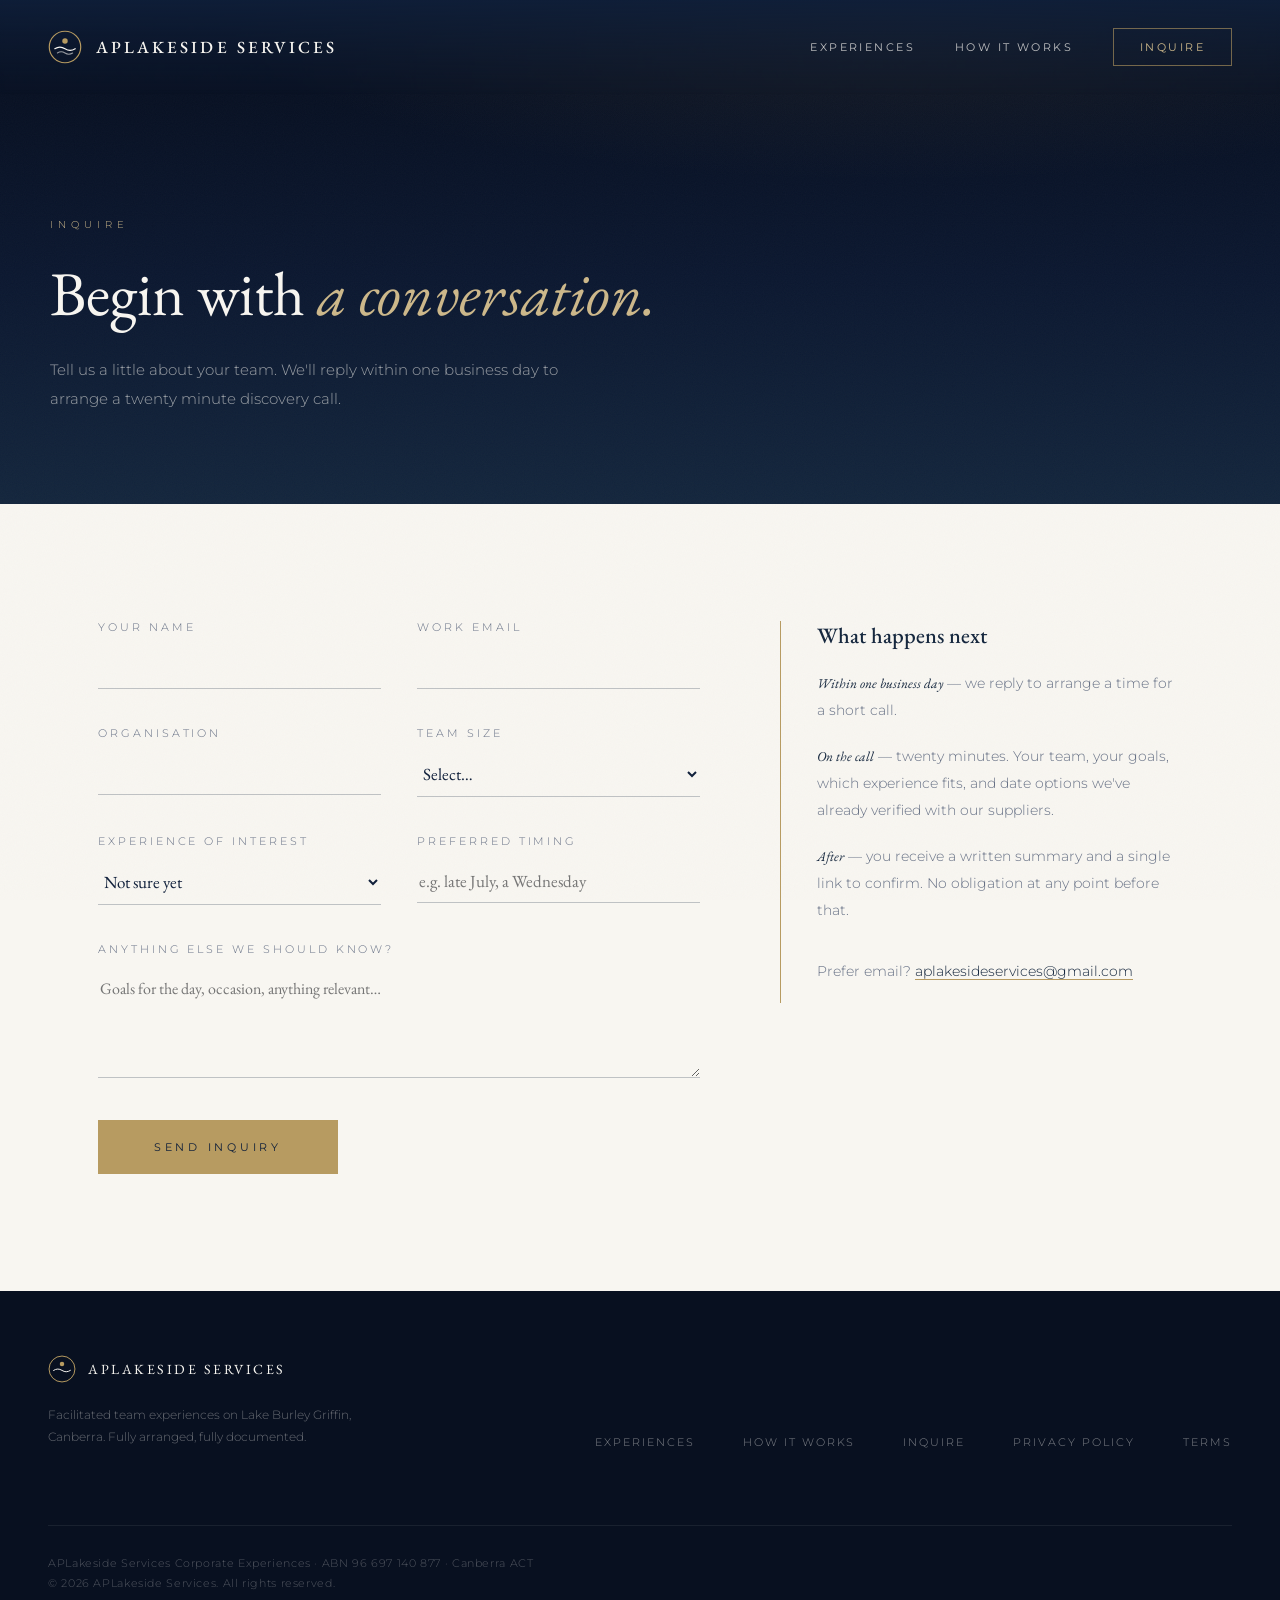
==== commit 9d08c969: "Fix: push redesign content to actual root paths Netlify builds from (previous push incorrectly went " ====
--- a/enquire.html
+++ b/enquire.html
@@ -31,7 +31,7 @@
     <p class="k">Inquire</p>
     <h1>Begin with <em>a conversation.</em></h1>
     <p class="sub">Tell us a little about your team. We'll reply within one business day
-    to arrange a twenty-minute discovery call.</p>
+    to arrange a twenty minute discovery call.</p>
   </div>
 </header>
 
@@ -92,7 +92,7 @@
           <textarea id="message" name="message" placeholder="Goals for the day, occasion, anything relevant…"></textarea>
         </div>
 
-        <button type="submit" class="enq-submit">Send enquiry</button>
+        <button type="submit" class="enq-submit">Send inquiry</button>
       </form>
 
       <aside class="enq-aside">
@@ -131,4 +131,4 @@
 if(p){const s=document.getElementById('experience');if(s)s.value=p;}
 </script>
 </body>
-</html>
+</html>
